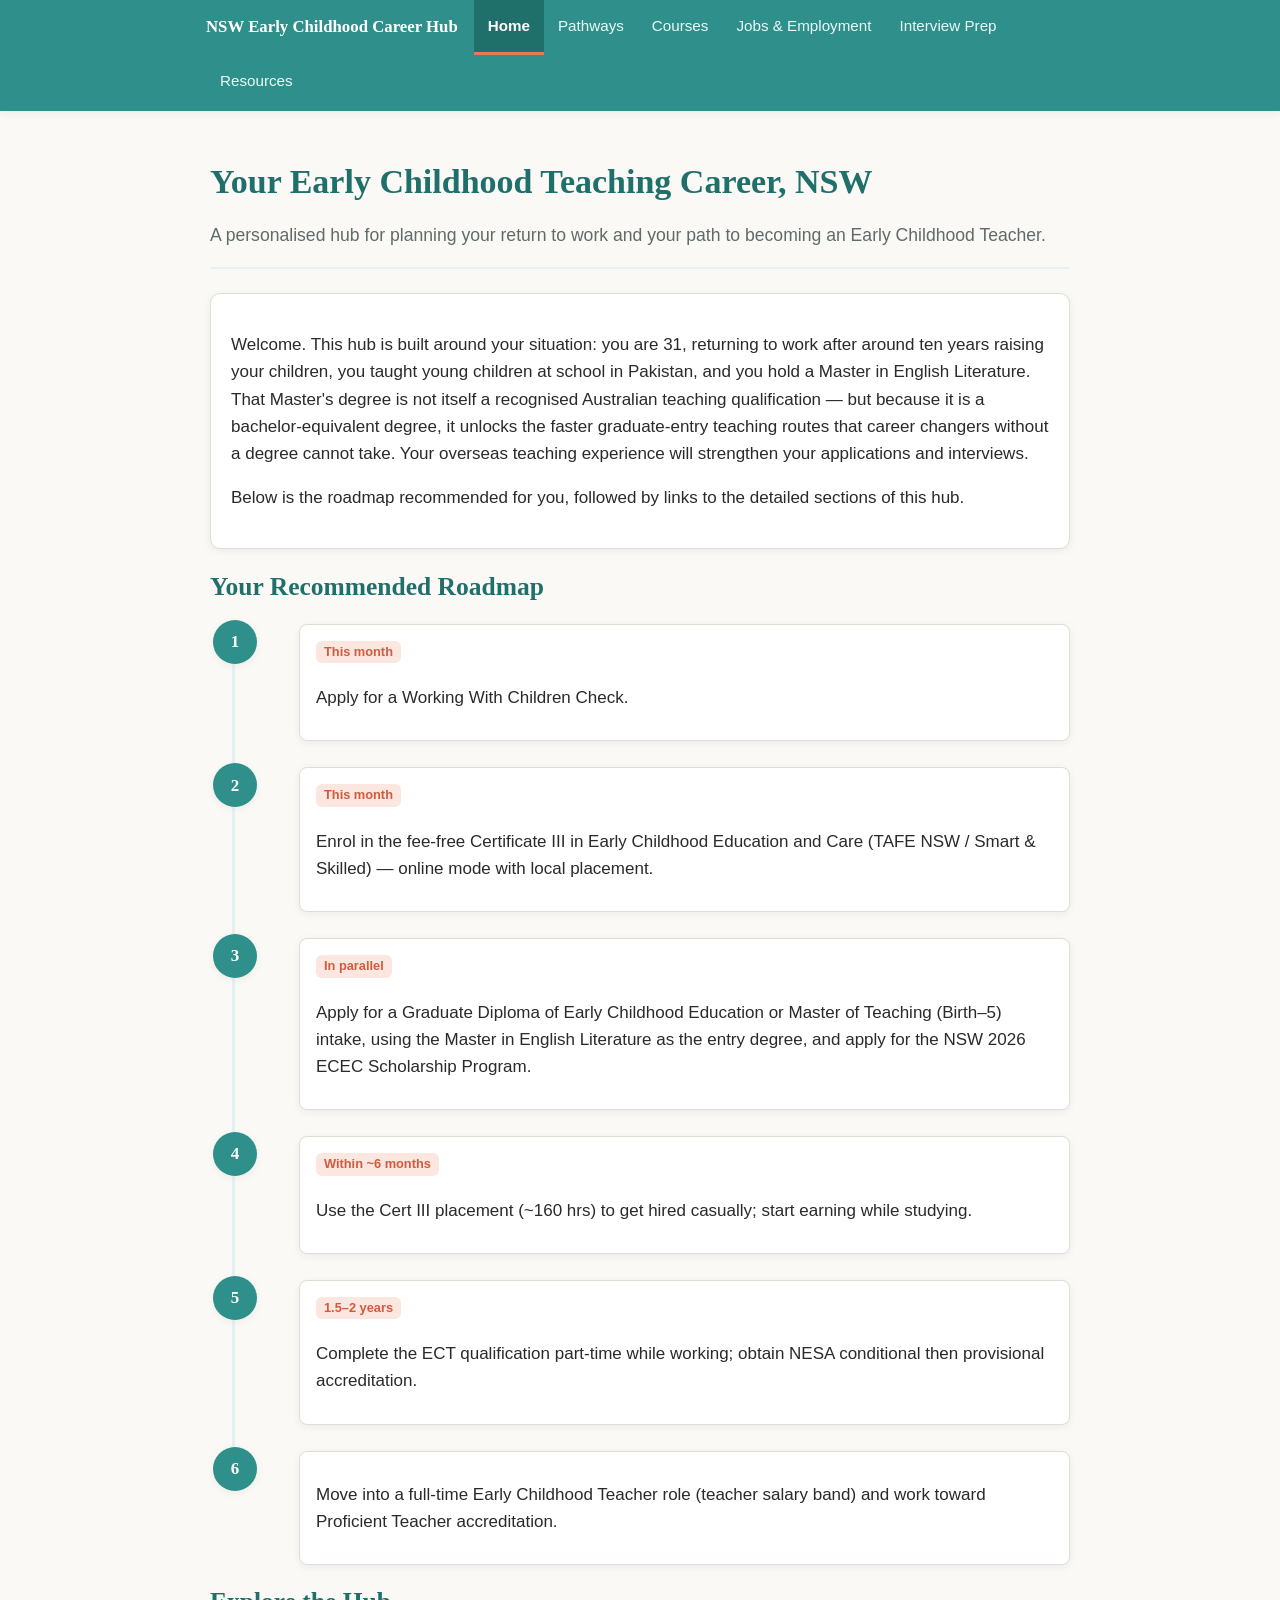
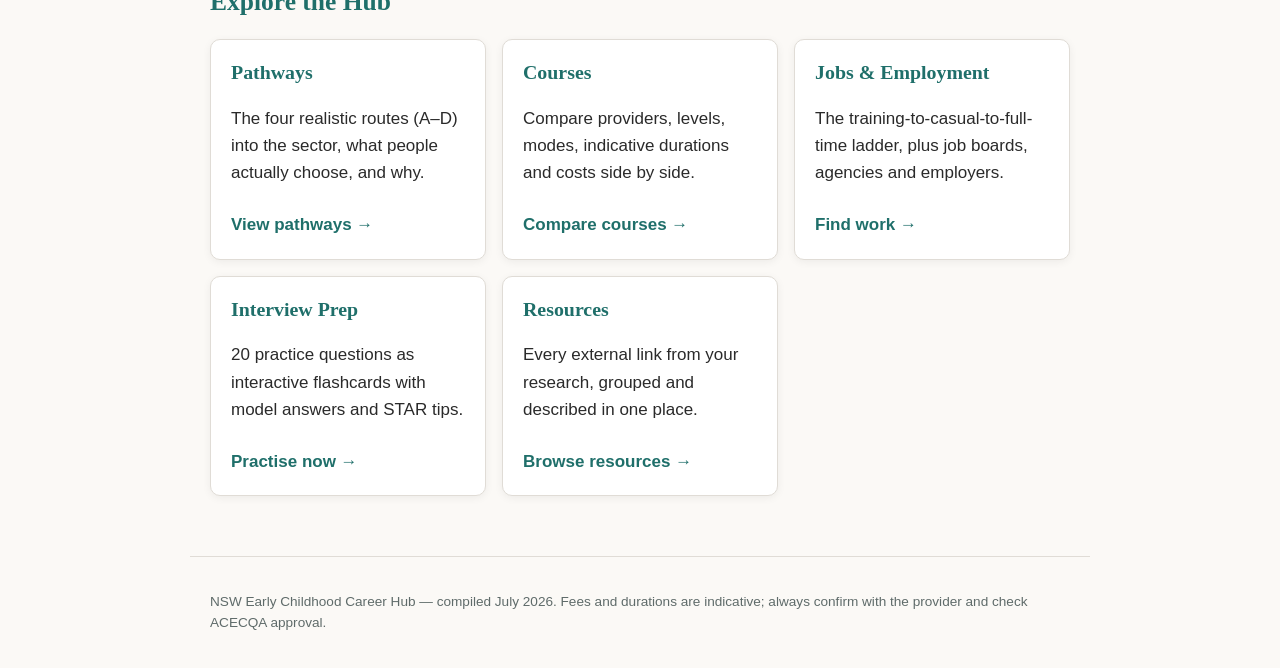
==== site/index.html @ 3af13220 "NSW Early Childhood Career Hub: wiki-style static site, research content, and plan Co-Authored-By: C" ====
<!DOCTYPE html>
<html lang="en">
<head>
<meta charset="UTF-8">
<meta name="viewport" content="width=device-width, initial-scale=1.0">
<title>NSW Early Childhood Career Hub</title>
<link rel="stylesheet" href="styles.css">
</head>
<body>
<nav class="site-nav">
  <div class="nav-inner">
    <a class="brand" href="index.html">NSW Early Childhood Career Hub</a>
    <a class="nav-link active" href="index.html">Home</a>
    <a class="nav-link" href="pathways.html">Pathways</a>
    <a class="nav-link" href="courses.html">Courses</a>
    <a class="nav-link" href="jobs.html">Jobs &amp; Employment</a>
    <a class="nav-link" href="interview.html">Interview Prep</a>
    <a class="nav-link" href="resources.html">Resources</a>
  </div>
</nav>

<main>
  <div class="page-header">
    <h1>Your Early Childhood Teaching Career, NSW</h1>
    <p class="lead">A personalised hub for planning your return to work and your path to becoming an Early Childhood Teacher.</p>
  </div>

  <div class="card">
    <p>Welcome. This hub is built around your situation: you are 31, returning to work after around ten years raising your children, you taught young children at school in Pakistan, and you hold a Master in English Literature. That Master's degree is not itself a recognised Australian teaching qualification &mdash; but because it is a bachelor-equivalent degree, it unlocks the faster graduate-entry teaching routes that career changers without a degree cannot take. Your overseas teaching experience will strengthen your applications and interviews.</p>
    <p>Below is the roadmap recommended for you, followed by links to the detailed sections of this hub.</p>
  </div>

  <h2>Your Recommended Roadmap</h2>
  <ol class="timeline">
    <li>
      <span class="step-num">1</span>
      <div class="step-body">
        <span class="step-when">This month</span>
        <p>Apply for a Working With Children Check.</p>
      </div>
    </li>
    <li>
      <span class="step-num">2</span>
      <div class="step-body">
        <span class="step-when">This month</span>
        <p>Enrol in the fee-free Certificate III in Early Childhood Education and Care (TAFE NSW / Smart &amp; Skilled) &mdash; online mode with local placement.</p>
      </div>
    </li>
    <li>
      <span class="step-num">3</span>
      <div class="step-body">
        <span class="step-when">In parallel</span>
        <p>Apply for a Graduate Diploma of Early Childhood Education or Master of Teaching (Birth&ndash;5) intake, using the Master in English Literature as the entry degree, and apply for the NSW 2026 ECEC Scholarship Program.</p>
      </div>
    </li>
    <li>
      <span class="step-num">4</span>
      <div class="step-body">
        <span class="step-when">Within ~6 months</span>
        <p>Use the Cert III placement (~160 hrs) to get hired casually; start earning while studying.</p>
      </div>
    </li>
    <li>
      <span class="step-num">5</span>
      <div class="step-body">
        <span class="step-when">1.5&ndash;2 years</span>
        <p>Complete the ECT qualification part-time while working; obtain NESA conditional then provisional accreditation.</p>
      </div>
    </li>
    <li>
      <span class="step-num">6</span>
      <div class="step-body">
        <p>Move into a full-time Early Childhood Teacher role (teacher salary band) and work toward Proficient Teacher accreditation.</p>
      </div>
    </li>
  </ol>

  <h2>Explore the Hub</h2>
  <div class="grid">
    <div class="card">
      <h3>Pathways</h3>
      <p>The four realistic routes (A&ndash;D) into the sector, what people actually choose, and why.</p>
      <a class="card-link" href="pathways.html">View pathways &rarr;</a>
    </div>
    <div class="card">
      <h3>Courses</h3>
      <p>Compare providers, levels, modes, indicative durations and costs side by side.</p>
      <a class="card-link" href="courses.html">Compare courses &rarr;</a>
    </div>
    <div class="card">
      <h3>Jobs &amp; Employment</h3>
      <p>The training-to-casual-to-full-time ladder, plus job boards, agencies and employers.</p>
      <a class="card-link" href="jobs.html">Find work &rarr;</a>
    </div>
    <div class="card">
      <h3>Interview Prep</h3>
      <p>20 practice questions as interactive flashcards with model answers and STAR tips.</p>
      <a class="card-link" href="interview.html">Practise now &rarr;</a>
    </div>
    <div class="card">
      <h3>Resources</h3>
      <p>Every external link from your research, grouped and described in one place.</p>
      <a class="card-link" href="resources.html">Browse resources &rarr;</a>
    </div>
  </div>
</main>

<footer class="site-footer">
  <p>NSW Early Childhood Career Hub &mdash; compiled July 2026. Fees and durations are indicative; always confirm with the provider and check ACECQA approval.</p>
</footer>
</body>
</html>
---- site/styles.css ----
/* NSW Early Childhood Career Hub — shared styles */
:root {
  --teal: #2f8f8a;
  --teal-dark: #1f6f6a;
  --teal-soft: #e3f2f1;
  --coral: #e8785a;
  --coral-dark: #cf5c3f;
  --coral-soft: #fbe6e0;
  --ink: #2a2a2a;
  --muted: #5f6b6a;
  --bg: #fbf9f6;
  --card: #ffffff;
  --border: #e0dcd6;
  --shadow: 0 2px 8px rgba(0,0,0,0.06);
}

* { box-sizing: border-box; }

body {
  margin: 0;
  background: var(--bg);
  color: var(--ink);
  font-family: -apple-system, "Segoe UI", Roboto, Helvetica, Arial, sans-serif;
  line-height: 1.6;
  font-size: 17px;
}

h1, h2, h3, h4 {
  font-family: Georgia, "Times New Roman", serif;
  color: var(--teal-dark);
  line-height: 1.25;
}

a { color: var(--teal-dark); }
a:hover { color: var(--coral-dark); }

/* Navigation */
.site-nav {
  background: var(--teal);
  box-shadow: var(--shadow);
  position: sticky;
  top: 0;
  z-index: 100;
}
.site-nav .nav-inner {
  max-width: 900px;
  margin: 0 auto;
  display: flex;
  flex-wrap: wrap;
  align-items: center;
  padding: 0 16px;
}
.site-nav .brand {
  color: #fff;
  font-family: Georgia, serif;
  font-weight: bold;
  font-size: 1.05rem;
  padding: 12px 16px 12px 0;
  text-decoration: none;
}
.site-nav a.nav-link {
  color: #eafbfa;
  text-decoration: none;
  padding: 14px 14px;
  font-size: 0.95rem;
  border-bottom: 3px solid transparent;
}
.site-nav a.nav-link:hover { background: var(--teal-dark); color: #fff; }
.site-nav a.nav-link.active {
  color: #fff;
  font-weight: 600;
  border-bottom: 3px solid var(--coral);
  background: var(--teal-dark);
}

/* Layout */
main {
  max-width: 900px;
  margin: 0 auto;
  padding: 28px 20px 60px;
}
.page-header {
  border-bottom: 2px solid var(--teal-soft);
  margin-bottom: 24px;
}
.page-header h1 { margin-bottom: 6px; }
.lead { font-size: 1.1rem; color: var(--muted); }

.card {
  background: var(--card);
  border: 1px solid var(--border);
  border-radius: 10px;
  padding: 20px;
  box-shadow: var(--shadow);
  margin-bottom: 18px;
}

.grid {
  display: grid;
  grid-template-columns: repeat(auto-fill, minmax(240px, 1fr));
  gap: 16px;
}
.grid .card { margin-bottom: 0; }
.grid .card h3 { margin-top: 0; }
.grid .card a.card-link {
  display: inline-block;
  margin-top: 8px;
  font-weight: 600;
  text-decoration: none;
}

/* Panels */
.panel {
  border-radius: 10px;
  padding: 18px 20px;
  margin-bottom: 22px;
}
.panel-teal { background: var(--teal-soft); border-left: 5px solid var(--teal); }
.panel-coral { background: var(--coral-soft); border-left: 5px solid var(--coral); }
.panel h2, .panel h3 { margin-top: 0; }

.note-banner {
  background: var(--coral-soft);
  border: 1px solid var(--coral);
  border-radius: 8px;
  padding: 12px 16px;
  font-size: 0.95rem;
  margin-bottom: 22px;
}

.tag {
  display: inline-block;
  background: var(--teal-soft);
  color: var(--teal-dark);
  border-radius: 999px;
  padding: 2px 10px;
  font-size: 0.8rem;
  font-weight: 600;
  margin-right: 6px;
}
.verify {
  background: #fff3cd;
  color: #7a5c00;
  border: 1px dashed #d9ad2b;
  padding: 1px 6px;
  border-radius: 4px;
  font-size: 0.85rem;
}

/* Timeline / roadmap */
.timeline { list-style: none; padding: 0; margin: 0; }
.timeline li {
  position: relative;
  padding: 0 0 26px 64px;
  border-left: 3px solid var(--teal-soft);
  margin-left: 22px;
}
.timeline li:last-child { border-left: 3px solid transparent; padding-bottom: 0; }
.timeline .step-num {
  position: absolute;
  left: -22px;
  top: -4px;
  width: 44px;
  height: 44px;
  background: var(--teal);
  color: #fff;
  border-radius: 50%;
  display: flex;
  align-items: center;
  justify-content: center;
  font-weight: bold;
  font-family: Georgia, serif;
  box-shadow: var(--shadow);
}
.timeline .step-when {
  display: inline-block;
  background: var(--coral-soft);
  color: var(--coral-dark);
  font-size: 0.8rem;
  font-weight: 600;
  border-radius: 6px;
  padding: 1px 8px;
  margin-bottom: 4px;
}
.timeline .step-body { background: var(--card); border:1px solid var(--border); border-radius:8px; padding: 12px 16px; box-shadow: var(--shadow); }

/* Stepper */
.stepper { counter-reset: step; list-style: none; padding: 0; }
.stepper li {
  position: relative;
  padding: 14px 16px 14px 58px;
  background: var(--card);
  border: 1px solid var(--border);
  border-radius: 8px;
  margin-bottom: 12px;
  box-shadow: var(--shadow);
}
.stepper li::before {
  counter-increment: step;
  content: counter(step);
  position: absolute;
  left: 14px;
  top: 14px;
  width: 30px; height: 30px;
  background: var(--coral);
  color: #fff;
  border-radius: 50%;
  display: flex; align-items: center; justify-content: center;
  font-weight: bold;
}

/* Accordion / details */
details.acc {
  background: var(--card);
  border: 1px solid var(--border);
  border-radius: 10px;
  margin-bottom: 14px;
  box-shadow: var(--shadow);
  overflow: hidden;
}
details.acc > summary {
  cursor: pointer;
  padding: 16px 20px;
  font-family: Georgia, serif;
  font-size: 1.1rem;
  color: var(--teal-dark);
  font-weight: bold;
  background: var(--teal-soft);
  list-style: none;
}
details.acc > summary::-webkit-details-marker { display: none; }
details.acc > summary::after { content: " ▸"; color: var(--coral); }
details.acc[open] > summary::after { content: " ▾"; }
details.acc .acc-body { padding: 16px 20px; }
details.acc dl { margin: 0; }
details.acc dt { font-weight: 700; color: var(--muted); margin-top: 8px; }
details.acc dd { margin: 0 0 4px 0; }

/* Tables */
.table-wrap { overflow-x: auto; }
table.compare {
  width: 100%;
  border-collapse: collapse;
  background: var(--card);
  box-shadow: var(--shadow);
  border-radius: 8px;
  overflow: hidden;
  font-size: 0.95rem;
}
table.compare th, table.compare td {
  border: 1px solid var(--border);
  padding: 10px 12px;
  text-align: left;
  vertical-align: top;
}
table.compare thead th {
  background: var(--teal);
  color: #fff;
  font-family: Georgia, serif;
}
table.compare tbody tr:nth-child(even) { background: #f7fbfb; }

/* Link cards list */
.link-list { list-style: none; padding: 0; }
.link-list li {
  background: var(--card);
  border: 1px solid var(--border);
  border-left: 4px solid var(--teal);
  border-radius: 8px;
  padding: 12px 16px;
  margin-bottom: 10px;
  box-shadow: var(--shadow);
}
.link-list li a { font-weight: 600; word-break: break-word; }
.link-list li .desc { display: block; color: var(--muted); font-size: 0.92rem; margin-top: 2px; }

.group-title { border-bottom: 2px solid var(--coral-soft); padding-bottom: 4px; }

/* Interview flashcards */
.filters { margin: 14px 0; display: flex; flex-wrap: wrap; gap: 8px; }
.filters button, .controls button {
  border: 1px solid var(--teal);
  background: #fff;
  color: var(--teal-dark);
  border-radius: 999px;
  padding: 7px 16px;
  cursor: pointer;
  font-size: 0.9rem;
  font-weight: 600;
}
.filters button:hover, .controls button:hover { background: var(--teal-soft); }
.filters button.active { background: var(--teal); color: #fff; }

.flashcard {
  background: var(--card);
  border: 1px solid var(--border);
  border-radius: 12px;
  padding: 24px;
  box-shadow: var(--shadow);
  min-height: 180px;
}
.flashcard .cat-tag {
  display: inline-block;
  background: var(--coral-soft);
  color: var(--coral-dark);
  border-radius: 999px;
  padding: 3px 12px;
  font-size: 0.8rem;
  font-weight: 700;
  margin-bottom: 12px;
}
.flashcard .question { font-size: 1.25rem; font-family: Georgia, serif; color: var(--ink); margin: 0 0 16px; }
.flashcard .answer {
  background: var(--teal-soft);
  border-left: 4px solid var(--teal);
  border-radius: 8px;
  padding: 14px 16px;
  margin-top: 8px;
}
.flashcard .answer .framework { font-weight: 700; color: var(--teal-dark); }
.flashcard .star-tip {
  background: var(--coral-soft);
  border-left: 4px solid var(--coral);
  border-radius: 8px;
  padding: 10px 14px;
  margin-top: 10px;
  font-size: 0.95rem;
}
.controls {
  display: flex;
  align-items: center;
  justify-content: space-between;
  gap: 10px;
  margin-top: 16px;
  flex-wrap: wrap;
}
.controls .counter { font-weight: 600; color: var(--muted); }
.btn-reveal {
  background: var(--coral);
  color: #fff;
  border: none;
  border-radius: 8px;
  padding: 10px 18px;
  cursor: pointer;
  font-weight: 600;
  font-size: 0.95rem;
}
.btn-reveal:hover { background: var(--coral-dark); }

footer.site-footer {
  max-width: 900px;
  margin: 0 auto;
  padding: 20px;
  color: var(--muted);
  font-size: 0.85rem;
  border-top: 1px solid var(--border);
}

@media (max-width: 640px) {
  body { font-size: 16px; }
  .site-nav .nav-inner { padding: 0 8px; }
  .site-nav a.nav-link { padding: 10px 10px; }
  .timeline li { padding-left: 48px; }
}
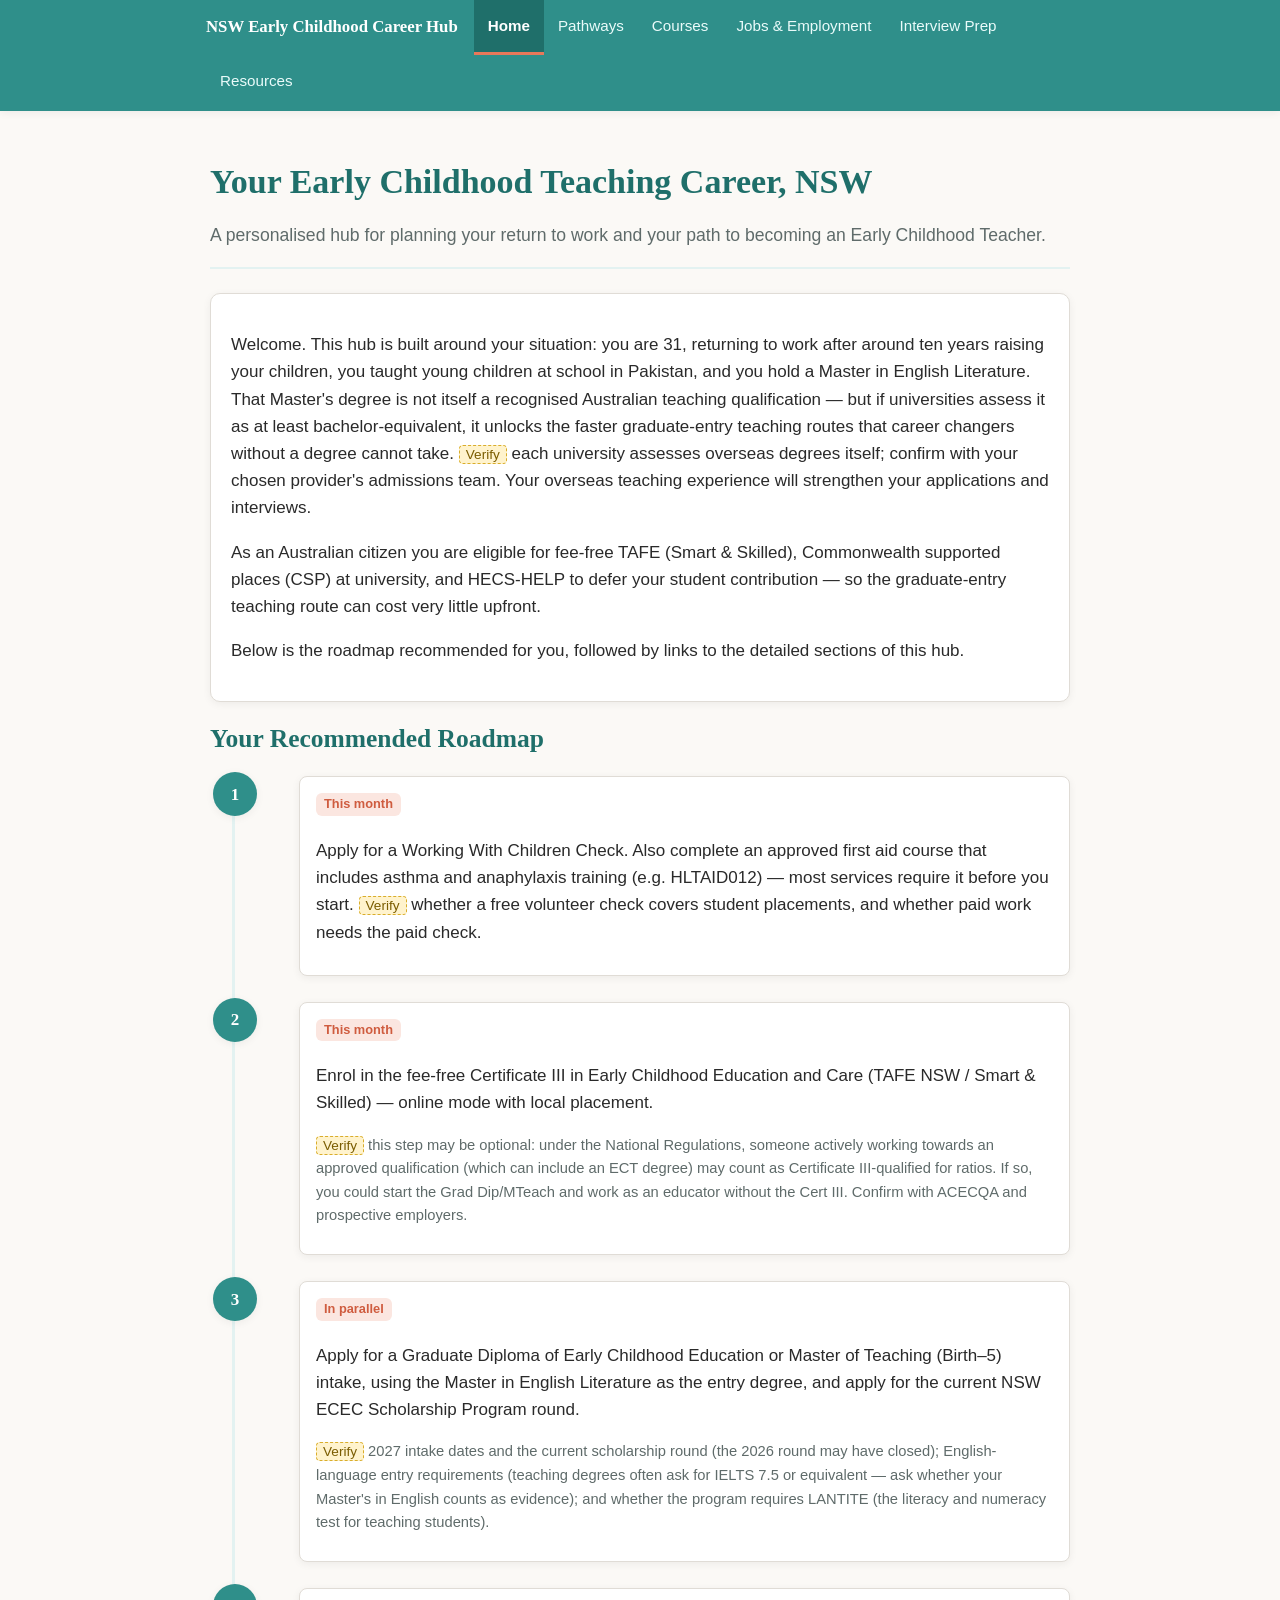
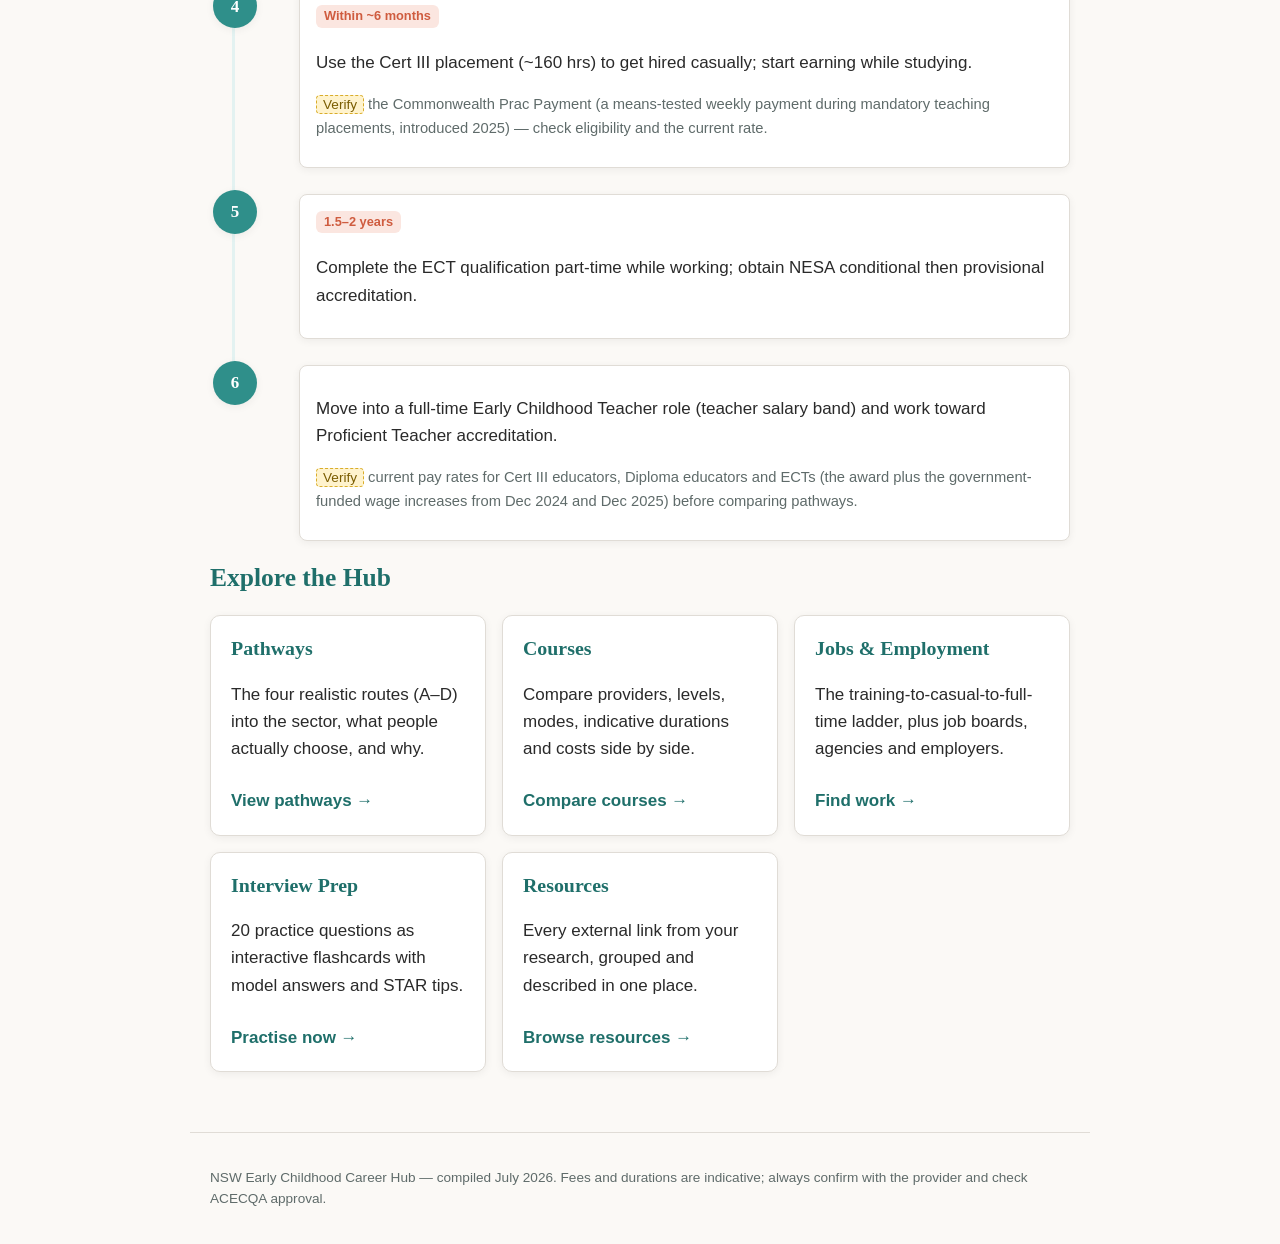
==== commit f8994bc0: "Add citizenship eligibility, fix factual inconsistencies, flag items needing verification Co-Authore" ====
--- a/site/index.html
+++ b/site/index.html
@@ -26,7 +26,8 @@
   </div>
 
   <div class="card">
-    <p>Welcome. This hub is built around your situation: you are 31, returning to work after around ten years raising your children, you taught young children at school in Pakistan, and you hold a Master in English Literature. That Master's degree is not itself a recognised Australian teaching qualification &mdash; but because it is a bachelor-equivalent degree, it unlocks the faster graduate-entry teaching routes that career changers without a degree cannot take. Your overseas teaching experience will strengthen your applications and interviews.</p>
+    <p>Welcome. This hub is built around your situation: you are 31, returning to work after around ten years raising your children, you taught young children at school in Pakistan, and you hold a Master in English Literature. That Master's degree is not itself a recognised Australian teaching qualification &mdash; but if universities assess it as at least bachelor-equivalent, it unlocks the faster graduate-entry teaching routes that career changers without a degree cannot take. <span class="verify">Verify</span> each university assesses overseas degrees itself; confirm with your chosen provider's admissions team. Your overseas teaching experience will strengthen your applications and interviews.</p>
+    <p>As an Australian citizen you are eligible for fee-free TAFE (Smart &amp; Skilled), Commonwealth supported places (CSP) at university, and HECS-HELP to defer your student contribution &mdash; so the graduate-entry teaching route can cost very little upfront.</p>
     <p>Below is the roadmap recommended for you, followed by links to the detailed sections of this hub.</p>
   </div>
 
@@ -36,7 +37,7 @@
       <span class="step-num">1</span>
       <div class="step-body">
         <span class="step-when">This month</span>
-        <p>Apply for a Working With Children Check.</p>
+        <p>Apply for a Working With Children Check. Also complete an approved first aid course that includes asthma and anaphylaxis training (e.g. HLTAID012) &mdash; most services require it before you start. <span class="verify">Verify</span> whether a free volunteer check covers student placements, and whether paid work needs the paid check.</p>
       </div>
     </li>
     <li>
@@ -44,13 +45,15 @@
       <div class="step-body">
         <span class="step-when">This month</span>
         <p>Enrol in the fee-free Certificate III in Early Childhood Education and Care (TAFE NSW / Smart &amp; Skilled) &mdash; online mode with local placement.</p>
+        <p class="verify-note"><span class="verify">Verify</span> this step may be optional: under the National Regulations, someone actively working towards an approved qualification (which can include an ECT degree) may count as Certificate III-qualified for ratios. If so, you could start the Grad Dip/MTeach and work as an educator without the Cert III. Confirm with ACECQA and prospective employers.</p>
       </div>
     </li>
     <li>
       <span class="step-num">3</span>
       <div class="step-body">
         <span class="step-when">In parallel</span>
-        <p>Apply for a Graduate Diploma of Early Childhood Education or Master of Teaching (Birth&ndash;5) intake, using the Master in English Literature as the entry degree, and apply for the NSW 2026 ECEC Scholarship Program.</p>
+        <p>Apply for a Graduate Diploma of Early Childhood Education or Master of Teaching (Birth&ndash;5) intake, using the Master in English Literature as the entry degree, and apply for the current NSW ECEC Scholarship Program round.</p>
+        <p class="verify-note"><span class="verify">Verify</span> 2027 intake dates and the current scholarship round (the 2026 round may have closed); English-language entry requirements (teaching degrees often ask for IELTS 7.5 or equivalent &mdash; ask whether your Master's in English counts as evidence); and whether the program requires LANTITE (the literacy and numeracy test for teaching students).</p>
       </div>
     </li>
     <li>
@@ -58,6 +61,7 @@
       <div class="step-body">
         <span class="step-when">Within ~6 months</span>
         <p>Use the Cert III placement (~160 hrs) to get hired casually; start earning while studying.</p>
+        <p class="verify-note"><span class="verify">Verify</span> the Commonwealth Prac Payment (a means-tested weekly payment during mandatory teaching placements, introduced 2025) &mdash; check eligibility and the current rate.</p>
       </div>
     </li>
     <li>
@@ -71,6 +75,7 @@
       <span class="step-num">6</span>
       <div class="step-body">
         <p>Move into a full-time Early Childhood Teacher role (teacher salary band) and work toward Proficient Teacher accreditation.</p>
+        <p class="verify-note"><span class="verify">Verify</span> current pay rates for Cert III educators, Diploma educators and ECTs (the award plus the government-funded wage increases from Dec 2024 and Dec 2025) before comparing pathways.</p>
       </div>
     </li>
   </ol>
--- a/site/styles.css
+++ b/site/styles.css
@@ -138,6 +138,7 @@
   font-weight: 600;
   margin-right: 6px;
 }
+.verify-note { font-size: 0.92rem; color: var(--muted); }
 .verify {
   background: #fff3cd;
   color: #7a5c00;
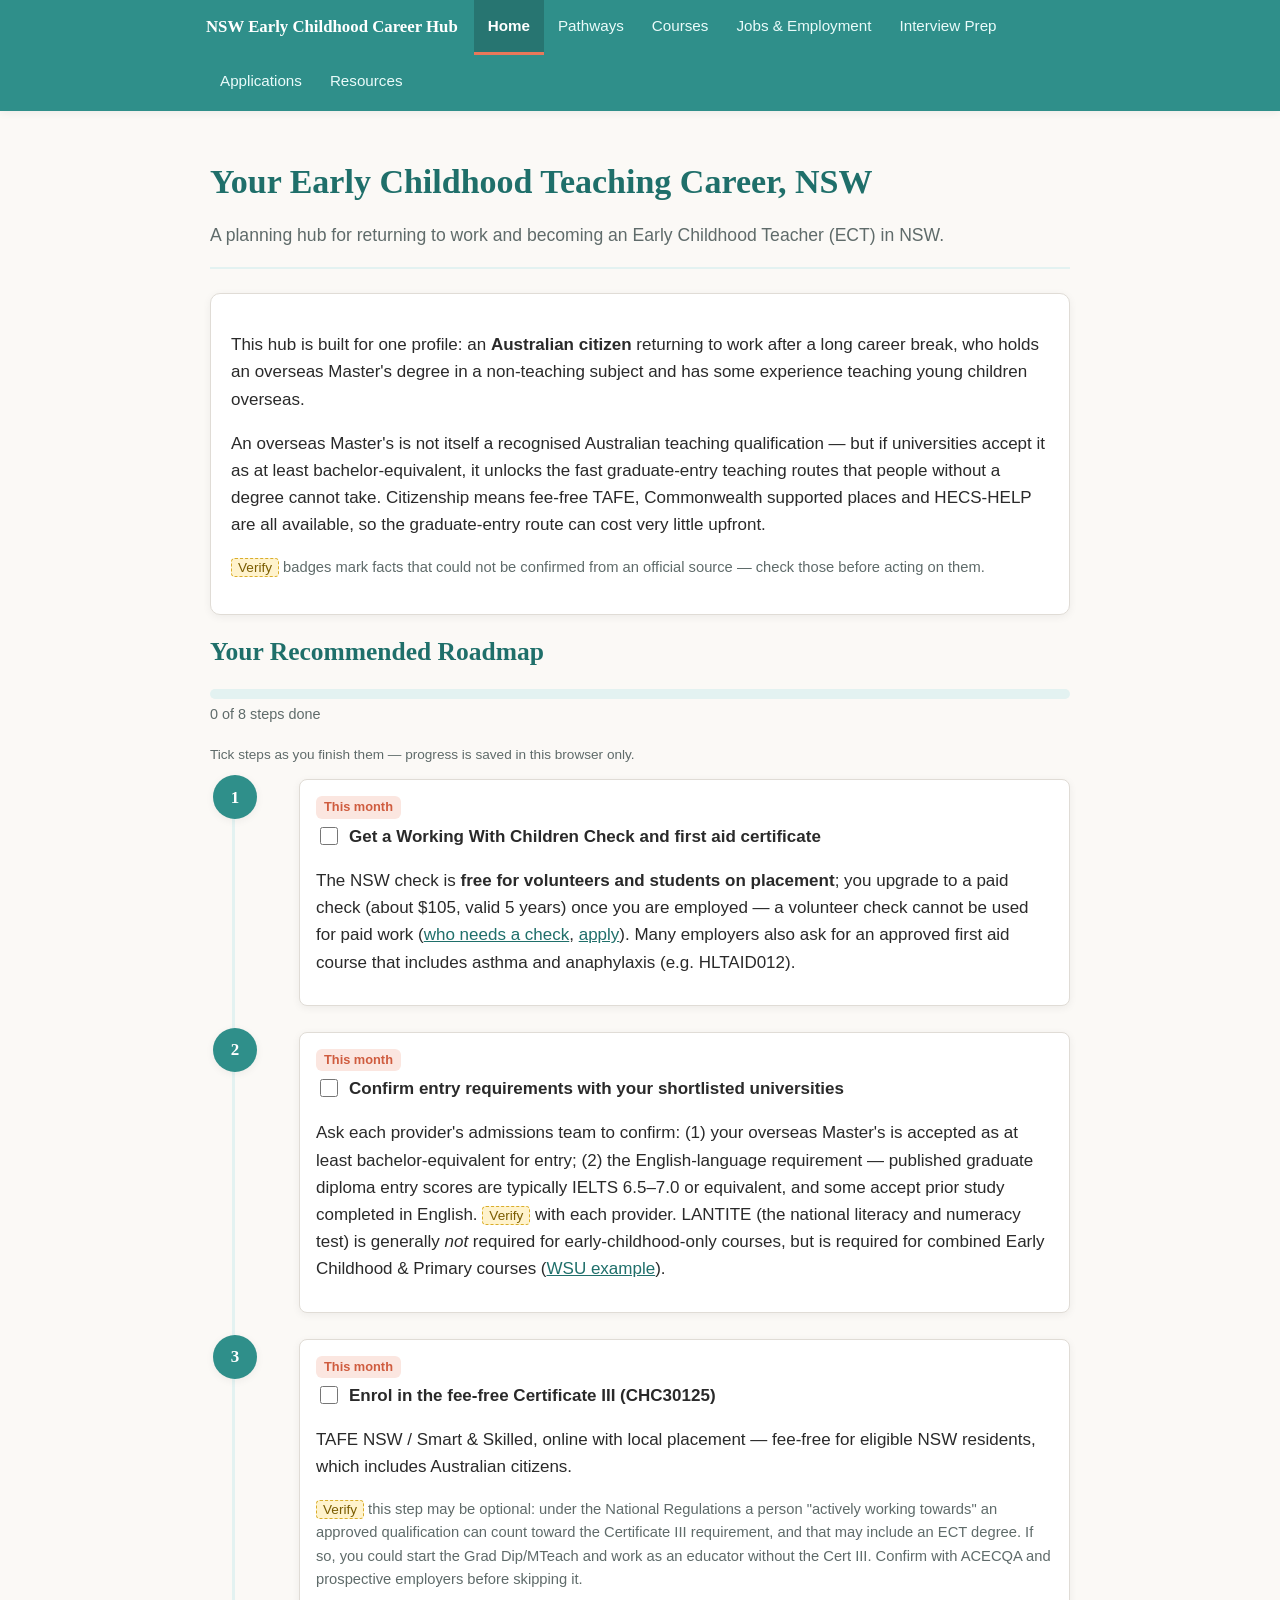
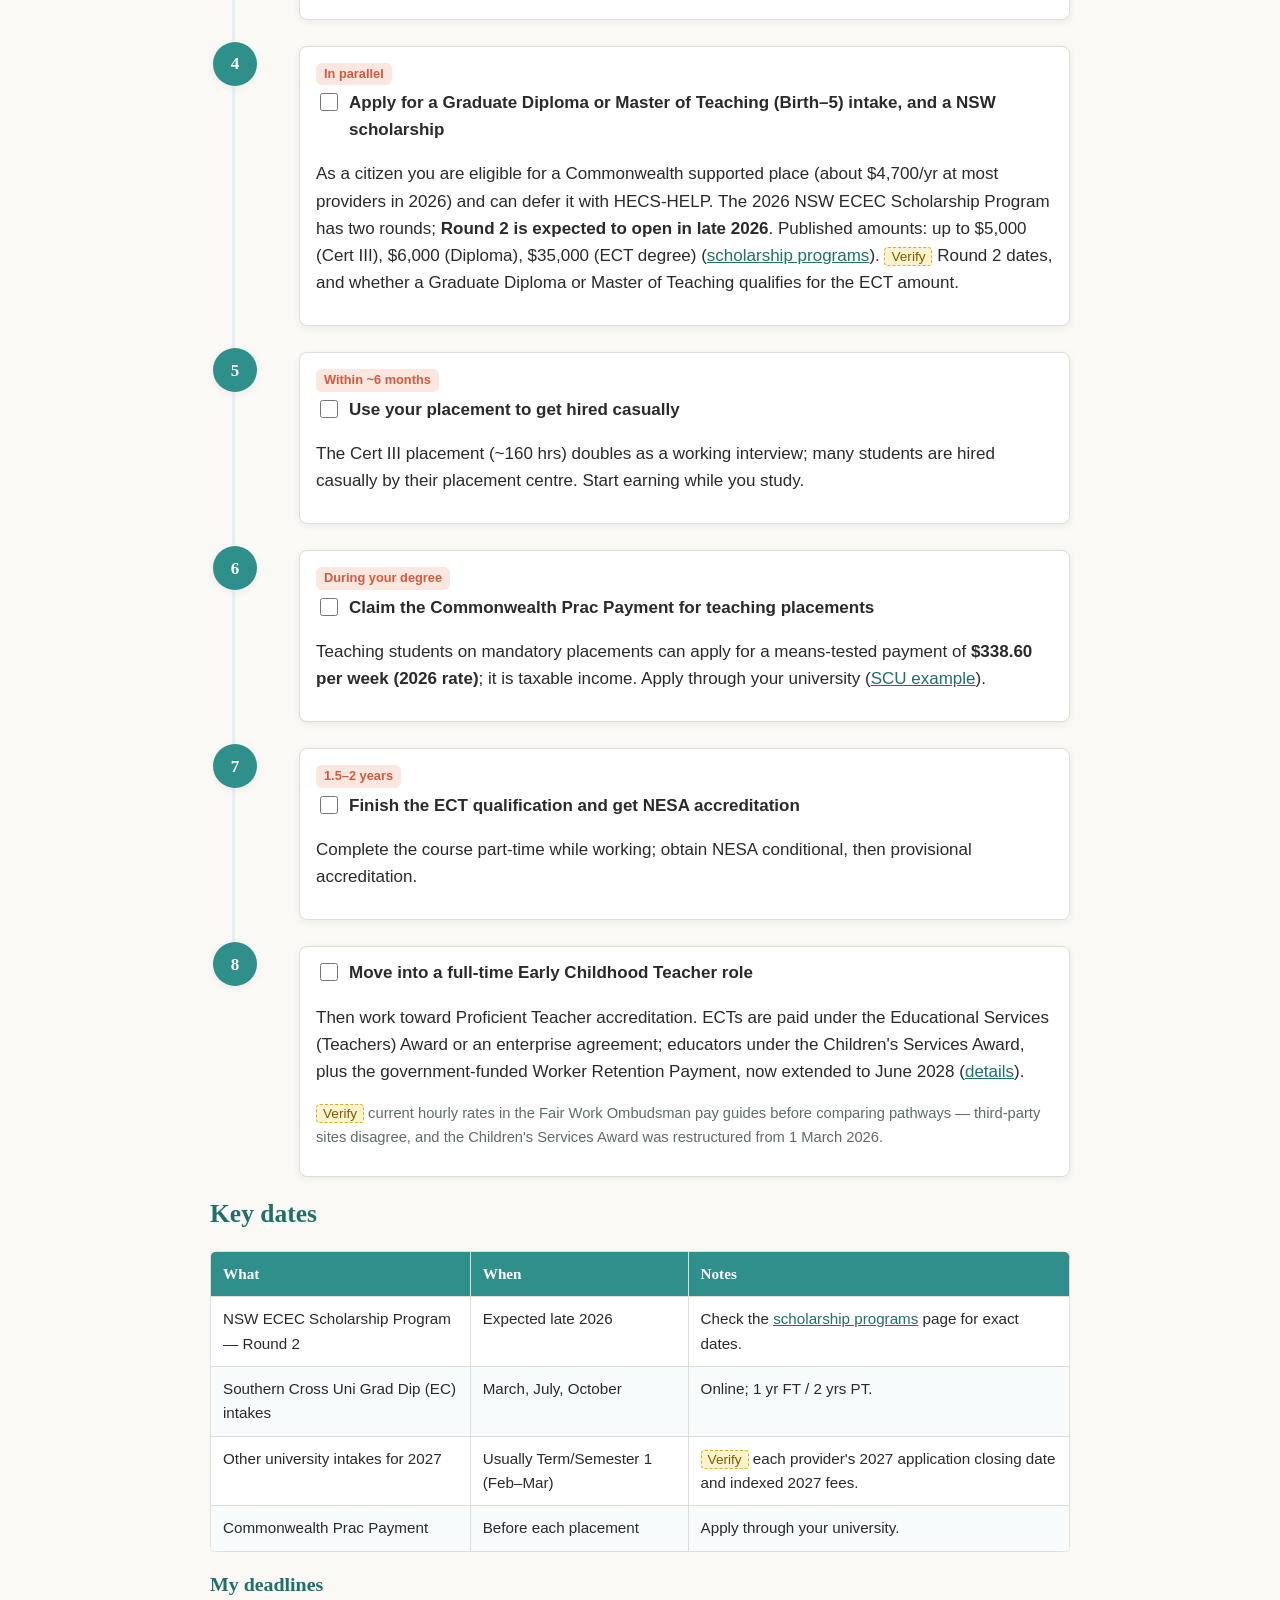
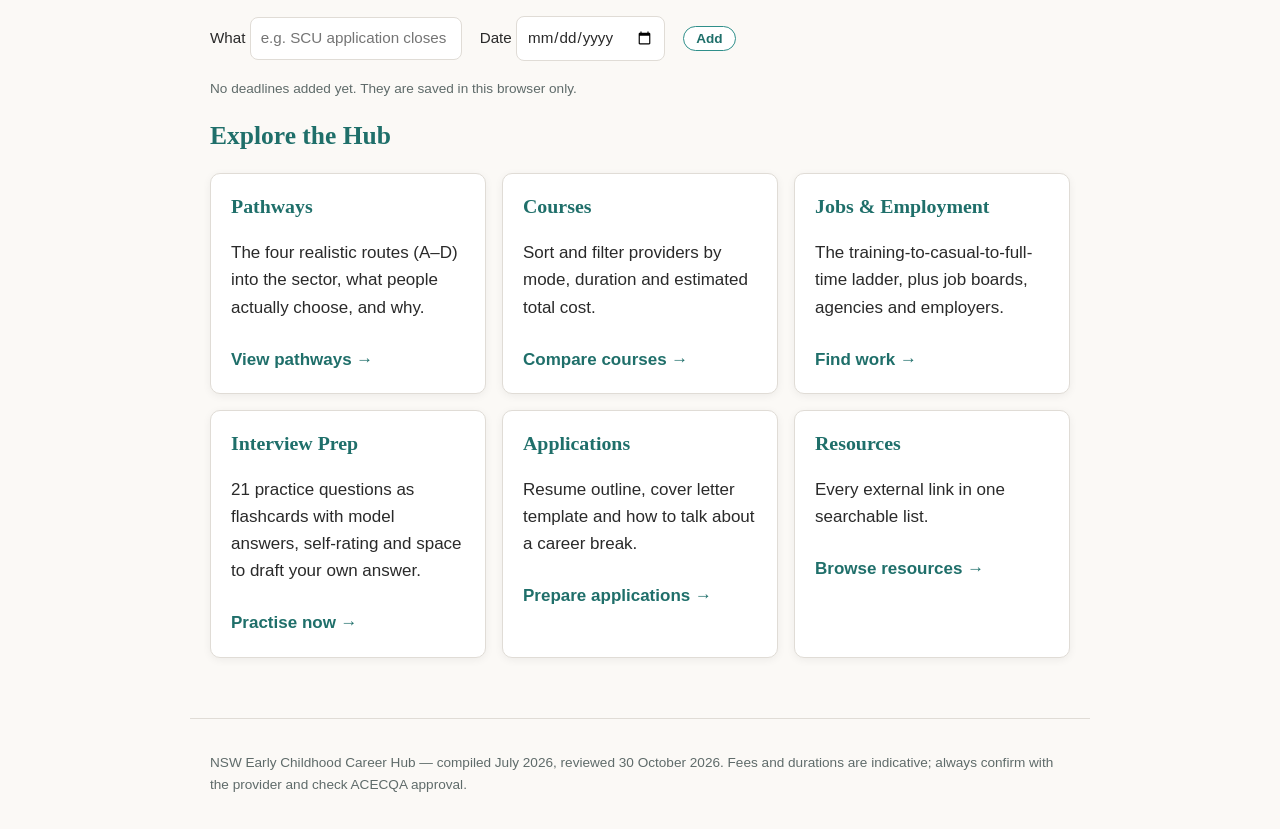
==== commit f4c385b8: "Verify flagged facts, de-personalise, add checklist/deadlines/sorting/interview rating/applications " ====
--- a/site/index.html
+++ b/site/index.html
@@ -4,81 +4,131 @@
 <meta charset="UTF-8">
 <meta name="viewport" content="width=device-width, initial-scale=1.0">
 <title>NSW Early Childhood Career Hub</title>
+<meta name="description" content="Step-by-step roadmap into early childhood teaching in NSW for a graduate returning to work.">
 <link rel="stylesheet" href="styles.css">
 </head>
 <body>
-<nav class="site-nav">
+<a class="skip-link" href="#main">Skip to content</a>
+<nav class="site-nav" aria-label="Main">
   <div class="nav-inner">
     <a class="brand" href="index.html">NSW Early Childhood Career Hub</a>
-    <a class="nav-link active" href="index.html">Home</a>
+    <a class="nav-link active" aria-current="page" href="index.html">Home</a>
     <a class="nav-link" href="pathways.html">Pathways</a>
     <a class="nav-link" href="courses.html">Courses</a>
     <a class="nav-link" href="jobs.html">Jobs &amp; Employment</a>
     <a class="nav-link" href="interview.html">Interview Prep</a>
+    <a class="nav-link" href="applications.html">Applications</a>
     <a class="nav-link" href="resources.html">Resources</a>
   </div>
 </nav>
 
-<main>
+<main id="main">
   <div class="page-header">
     <h1>Your Early Childhood Teaching Career, NSW</h1>
-    <p class="lead">A personalised hub for planning your return to work and your path to becoming an Early Childhood Teacher.</p>
+    <p class="lead">A planning hub for returning to work and becoming an Early Childhood Teacher (ECT) in NSW.</p>
   </div>
 
   <div class="card">
-    <p>Welcome. This hub is built around your situation: you are 31, returning to work after around ten years raising your children, you taught young children at school in Pakistan, and you hold a Master in English Literature. That Master's degree is not itself a recognised Australian teaching qualification &mdash; but if universities assess it as at least bachelor-equivalent, it unlocks the faster graduate-entry teaching routes that career changers without a degree cannot take. <span class="verify">Verify</span> each university assesses overseas degrees itself; confirm with your chosen provider's admissions team. Your overseas teaching experience will strengthen your applications and interviews.</p>
-    <p>As an Australian citizen you are eligible for fee-free TAFE (Smart &amp; Skilled), Commonwealth supported places (CSP) at university, and HECS-HELP to defer your student contribution &mdash; so the graduate-entry teaching route can cost very little upfront.</p>
-    <p>Below is the roadmap recommended for you, followed by links to the detailed sections of this hub.</p>
+    <p>This hub is built for one profile: an <strong>Australian citizen</strong> returning to work after a long career break, who holds an overseas Master's degree in a non-teaching subject and has some experience teaching young children overseas.</p>
+    <p>An overseas Master's is not itself a recognised Australian teaching qualification &mdash; but if universities accept it as at least bachelor-equivalent, it unlocks the fast graduate-entry teaching routes that people without a degree cannot take. Citizenship means fee-free TAFE, Commonwealth supported places and HECS-HELP are all available, so the graduate-entry route can cost very little upfront.</p>
+    <p class="verify-note"><span class="verify">Verify</span> badges mark facts that could not be confirmed from an official source &mdash; check those before acting on them.</p>
   </div>
 
   <h2>Your Recommended Roadmap</h2>
+  <div class="progress no-print">
+    <div class="progress-bar" role="presentation"><span id="progressBar"></span></div>
+    <div class="progress-label" id="progressLabel" aria-live="polite"></div>
+  </div>
+  <p class="kbd-hint no-print">Tick steps as you finish them &mdash; progress is saved in this browser only.</p>
   <ol class="timeline">
     <li>
       <span class="step-num">1</span>
       <div class="step-body">
         <span class="step-when">This month</span>
-        <p>Apply for a Working With Children Check. Also complete an approved first aid course that includes asthma and anaphylaxis training (e.g. HLTAID012) &mdash; most services require it before you start. <span class="verify">Verify</span> whether a free volunteer check covers student placements, and whether paid work needs the paid check.</p>
+        <label class="step-check"><input type="checkbox" data-step="wwcc"><span>Get a Working With Children Check and first aid certificate</span></label>
+        <p>The NSW check is <strong>free for volunteers and students on placement</strong>; you upgrade to a paid check (about $105, valid 5 years) once you are employed &mdash; a volunteer check cannot be used for paid work (<a href="https://ocg.nsw.gov.au/working-children-check/who-needs-check">who needs a check</a>, <a href="https://www.service.nsw.gov.au/transaction/apply-working-children-check">apply</a>). Many employers also ask for an approved first aid course that includes asthma and anaphylaxis (e.g. HLTAID012).</p>
       </div>
     </li>
     <li>
       <span class="step-num">2</span>
       <div class="step-body">
         <span class="step-when">This month</span>
-        <p>Enrol in the fee-free Certificate III in Early Childhood Education and Care (TAFE NSW / Smart &amp; Skilled) &mdash; online mode with local placement.</p>
-        <p class="verify-note"><span class="verify">Verify</span> this step may be optional: under the National Regulations, someone actively working towards an approved qualification (which can include an ECT degree) may count as Certificate III-qualified for ratios. If so, you could start the Grad Dip/MTeach and work as an educator without the Cert III. Confirm with ACECQA and prospective employers.</p>
+        <label class="step-check"><input type="checkbox" data-step="entry"><span>Confirm entry requirements with your shortlisted universities</span></label>
+        <p>Ask each provider's admissions team to confirm: (1) your overseas Master's is accepted as at least bachelor-equivalent for entry; (2) the English-language requirement &mdash; published graduate diploma entry scores are typically IELTS 6.5&ndash;7.0 or equivalent, and some accept prior study completed in English. <span class="verify">Verify</span> with each provider. LANTITE (the national literacy and numeracy test) is generally <em>not</em> required for early-childhood-only courses, but is required for combined Early Childhood &amp; Primary courses (<a href="https://www.westernsydney.edu.au/schools/soed/special_requirements">WSU example</a>).</p>
       </div>
     </li>
     <li>
       <span class="step-num">3</span>
       <div class="step-body">
-        <span class="step-when">In parallel</span>
-        <p>Apply for a Graduate Diploma of Early Childhood Education or Master of Teaching (Birth&ndash;5) intake, using the Master in English Literature as the entry degree, and apply for the current NSW ECEC Scholarship Program round.</p>
-        <p class="verify-note"><span class="verify">Verify</span> 2027 intake dates and the current scholarship round (the 2026 round may have closed); English-language entry requirements (teaching degrees often ask for IELTS 7.5 or equivalent &mdash; ask whether your Master's in English counts as evidence); and whether the program requires LANTITE (the literacy and numeracy test for teaching students).</p>
+        <span class="step-when">This month</span>
+        <label class="step-check"><input type="checkbox" data-step="cert3"><span>Enrol in the fee-free Certificate III (CHC30125)</span></label>
+        <p>TAFE NSW / Smart &amp; Skilled, online with local placement &mdash; fee-free for eligible NSW residents, which includes Australian citizens.</p>
+        <p class="verify-note"><span class="verify">Verify</span> this step may be optional: under the National Regulations a person "actively working towards" an approved qualification can count toward the Certificate III requirement, and that may include an ECT degree. If so, you could start the Grad Dip/MTeach and work as an educator without the Cert III. Confirm with ACECQA and prospective employers before skipping it.</p>
       </div>
     </li>
     <li>
       <span class="step-num">4</span>
       <div class="step-body">
-        <span class="step-when">Within ~6 months</span>
-        <p>Use the Cert III placement (~160 hrs) to get hired casually; start earning while studying.</p>
-        <p class="verify-note"><span class="verify">Verify</span> the Commonwealth Prac Payment (a means-tested weekly payment during mandatory teaching placements, introduced 2025) &mdash; check eligibility and the current rate.</p>
+        <span class="step-when">In parallel</span>
+        <label class="step-check"><input type="checkbox" data-step="apply"><span>Apply for a Graduate Diploma or Master of Teaching (Birth&ndash;5) intake, and a NSW scholarship</span></label>
+        <p>As a citizen you are eligible for a Commonwealth supported place (about $4,700/yr at most providers in 2026) and can defer it with HECS-HELP. The 2026 NSW ECEC Scholarship Program has two rounds; <strong>Round 2 is expected to open in late 2026</strong>. Published amounts: up to $5,000 (Cert III), $6,000 (Diploma), $35,000 (ECT degree) (<a href="https://education.nsw.gov.au/early-childhood-education/initiatives/early-childhood-careers/available-supports">scholarship programs</a>). <span class="verify">Verify</span> Round 2 dates, and whether a Graduate Diploma or Master of Teaching qualifies for the ECT amount.</p>
       </div>
     </li>
     <li>
       <span class="step-num">5</span>
       <div class="step-body">
-        <span class="step-when">1.5&ndash;2 years</span>
-        <p>Complete the ECT qualification part-time while working; obtain NESA conditional then provisional accreditation.</p>
+        <span class="step-when">Within ~6 months</span>
+        <label class="step-check"><input type="checkbox" data-step="casual"><span>Use your placement to get hired casually</span></label>
+        <p>The Cert III placement (~160 hrs) doubles as a working interview; many students are hired casually by their placement centre. Start earning while you study.</p>
       </div>
     </li>
     <li>
       <span class="step-num">6</span>
       <div class="step-body">
-        <p>Move into a full-time Early Childhood Teacher role (teacher salary band) and work toward Proficient Teacher accreditation.</p>
-        <p class="verify-note"><span class="verify">Verify</span> current pay rates for Cert III educators, Diploma educators and ECTs (the award plus the government-funded wage increases from Dec 2024 and Dec 2025) before comparing pathways.</p>
+        <span class="step-when">During your degree</span>
+        <label class="step-check"><input type="checkbox" data-step="prac"><span>Claim the Commonwealth Prac Payment for teaching placements</span></label>
+        <p>Teaching students on mandatory placements can apply for a means-tested payment of <strong>$338.60 per week (2026 rate)</strong>; it is taxable income. Apply through your university (<a href="https://www.scu.edu.au/current-students/enrolling/commonwealth-prac-payments">SCU example</a>).</p>
+      </div>
+    </li>
+    <li>
+      <span class="step-num">7</span>
+      <div class="step-body">
+        <span class="step-when">1.5&ndash;2 years</span>
+        <label class="step-check"><input type="checkbox" data-step="ect"><span>Finish the ECT qualification and get NESA accreditation</span></label>
+        <p>Complete the course part-time while working; obtain NESA conditional, then provisional accreditation.</p>
+      </div>
+    </li>
+    <li>
+      <span class="step-num">8</span>
+      <div class="step-body">
+        <label class="step-check"><input type="checkbox" data-step="proficient"><span>Move into a full-time Early Childhood Teacher role</span></label>
+        <p>Then work toward Proficient Teacher accreditation. ECTs are paid under the Educational Services (Teachers) Award or an enterprise agreement; educators under the Children's Services Award, plus the government-funded Worker Retention Payment, now extended to June 2028 (<a href="https://www.education.gov.au/early-childhood/workforce/wages/how-apply-worker-retention-payment">details</a>).</p>
+        <p class="verify-note"><span class="verify">Verify</span> current hourly rates in the Fair Work Ombudsman pay guides before comparing pathways &mdash; third-party sites disagree, and the Children's Services Award was restructured from 1 March 2026.</p>
       </div>
     </li>
   </ol>
+
+  <h2>Key dates</h2>
+  <div class="table-wrap">
+  <table class="compare">
+    <thead><tr><th>What</th><th>When</th><th>Notes</th></tr></thead>
+    <tbody>
+      <tr><td>NSW ECEC Scholarship Program &mdash; Round 2</td><td>Expected late 2026</td><td>Check the <a href="https://education.nsw.gov.au/early-childhood-education/initiatives/early-childhood-careers/available-supports">scholarship programs</a> page for exact dates.</td></tr>
+      <tr><td>Southern Cross Uni Grad Dip (EC) intakes</td><td>March, July, October</td><td>Online; 1 yr FT / 2 yrs PT.</td></tr>
+      <tr><td>Other university intakes for 2027</td><td>Usually Term/Semester 1 (Feb&ndash;Mar)</td><td><span class="verify">Verify</span> each provider's 2027 application closing date and indexed 2027 fees.</td></tr>
+      <tr><td>Commonwealth Prac Payment</td><td>Before each placement</td><td>Apply through your university.</td></tr>
+    </tbody>
+  </table>
+  </div>
+
+  <h3>My deadlines</h3>
+  <form id="dlForm" class="toolbar no-print">
+    <label>What <input type="text" name="what" required placeholder="e.g. SCU application closes"></label>
+    <label>Date <input type="date" name="date" required></label>
+    <button class="small-btn" type="submit">Add</button>
+  </form>
+  <ul class="deadline-list" id="dlList" aria-live="polite"></ul>
+  <p class="kbd-hint" id="dlEmpty">No deadlines added yet. They are saved in this browser only.</p>
 
   <h2>Explore the Hub</h2>
   <div class="grid">
@@ -89,7 +139,7 @@
     </div>
     <div class="card">
       <h3>Courses</h3>
-      <p>Compare providers, levels, modes, indicative durations and costs side by side.</p>
+      <p>Sort and filter providers by mode, duration and estimated total cost.</p>
       <a class="card-link" href="courses.html">Compare courses &rarr;</a>
     </div>
     <div class="card">
@@ -99,19 +149,25 @@
     </div>
     <div class="card">
       <h3>Interview Prep</h3>
-      <p>20 practice questions as interactive flashcards with model answers and STAR tips.</p>
+      <p>21 practice questions as flashcards with model answers, self-rating and space to draft your own answer.</p>
       <a class="card-link" href="interview.html">Practise now &rarr;</a>
     </div>
     <div class="card">
+      <h3>Applications</h3>
+      <p>Resume outline, cover letter template and how to talk about a career break.</p>
+      <a class="card-link" href="applications.html">Prepare applications &rarr;</a>
+    </div>
+    <div class="card">
       <h3>Resources</h3>
-      <p>Every external link from your research, grouped and described in one place.</p>
+      <p>Every external link in one searchable list.</p>
       <a class="card-link" href="resources.html">Browse resources &rarr;</a>
     </div>
   </div>
 </main>
 
 <footer class="site-footer">
-  <p>NSW Early Childhood Career Hub &mdash; compiled July 2026. Fees and durations are indicative; always confirm with the provider and check ACECQA approval.</p>
+  <p>NSW Early Childhood Career Hub &mdash; compiled July 2026, reviewed 30 October 2026. Fees and durations are indicative; always confirm with the provider and check ACECQA approval.</p>
 </footer>
+<script src="app.js"></script>
 </body>
 </html>
--- a/site/styles.css
+++ b/site/styles.css
@@ -12,6 +12,35 @@
   --card: #ffffff;
   --border: #e0dcd6;
   --shadow: 0 2px 8px rgba(0,0,0,0.06);
+  --on-accent: #ffffff;
+  --stripe: #f7fbfb;
+  --btn-bg: #ffffff;
+  --verify-bg: #fff3cd;
+  --verify-ink: #7a5c00;
+  --verify-border: #d9ad2b;
+  --ok: #2f7d32;
+}
+@media (prefers-color-scheme: dark) {
+  :root {
+    --teal: #3aa39d;
+    --teal-dark: #7fd3cd;
+    --teal-soft: #17302f;
+    --coral: #e8785a;
+    --coral-dark: #f2a58f;
+    --coral-soft: #3a2420;
+    --ink: #e8e6e3;
+    --muted: #a9b4b3;
+    --bg: #121615;
+    --card: #1b2120;
+    --border: #2f3836;
+    --shadow: 0 2px 8px rgba(0,0,0,0.4);
+    --stripe: #1f2726;
+    --btn-bg: #1b2120;
+    --verify-bg: #3a3014;
+    --verify-ink: #f3d27a;
+    --verify-border: #a8842a;
+    --ok: #7ccf80;
+  }
 }
 
 * { box-sizing: border-box; }
@@ -65,12 +94,12 @@
   font-size: 0.95rem;
   border-bottom: 3px solid transparent;
 }
-.site-nav a.nav-link:hover { background: var(--teal-dark); color: #fff; }
+.site-nav a.nav-link:hover { background: rgba(0,0,0,0.18); color: #fff; }
 .site-nav a.nav-link.active {
   color: #fff;
   font-weight: 600;
   border-bottom: 3px solid var(--coral);
-  background: var(--teal-dark);
+  background: rgba(0,0,0,0.18);
 }
 
 /* Layout */
@@ -140,9 +169,9 @@
 }
 .verify-note { font-size: 0.92rem; color: var(--muted); }
 .verify {
-  background: #fff3cd;
-  color: #7a5c00;
-  border: 1px dashed #d9ad2b;
+  background: var(--verify-bg);
+  color: var(--verify-ink);
+  border: 1px dashed var(--verify-border);
   padding: 1px 6px;
   border-radius: 4px;
   font-size: 0.85rem;
@@ -259,7 +288,7 @@
   color: #fff;
   font-family: Georgia, serif;
 }
-table.compare tbody tr:nth-child(even) { background: #f7fbfb; }
+table.compare tbody tr:nth-child(even) { background: var(--stripe); }
 
 /* Link cards list */
 .link-list { list-style: none; padding: 0; }
@@ -281,7 +310,7 @@
 .filters { margin: 14px 0; display: flex; flex-wrap: wrap; gap: 8px; }
 .filters button, .controls button {
   border: 1px solid var(--teal);
-  background: #fff;
+  background: var(--btn-bg);
   color: var(--teal-dark);
   border-radius: 999px;
   padding: 7px 16px;
@@ -290,7 +319,7 @@
   font-weight: 600;
 }
 .filters button:hover, .controls button:hover { background: var(--teal-soft); }
-.filters button.active { background: var(--teal); color: #fff; }
+.filters button.active { background: var(--teal); color: var(--on-accent); }
 
 .flashcard {
   background: var(--card);
@@ -359,7 +388,62 @@
 
 @media (max-width: 640px) {
   body { font-size: 16px; }
+  .site-nav { position: static; }
   .site-nav .nav-inner { padding: 0 8px; }
   .site-nav a.nav-link { padding: 10px 10px; }
   .timeline li { padding-left: 48px; }
 }
+
+/* Skip link */
+.skip-link { position: absolute; left: -9999px; top: 0; background: var(--card); color: var(--teal-dark); padding: 8px 12px; z-index: 200; }
+.skip-link:focus { left: 8px; top: 8px; }
+:focus-visible { outline: 3px solid var(--coral); outline-offset: 2px; }
+
+/* Roadmap checklist */
+.progress { margin: 0 0 18px; }
+.progress-bar { height: 10px; background: var(--teal-soft); border-radius: 999px; overflow: hidden; }
+.progress-bar span { display: block; height: 100%; width: 0; background: var(--teal); transition: width .2s; }
+.progress-label { font-size: 0.9rem; color: var(--muted); margin-top: 4px; }
+.step-check { display: flex; gap: 8px; align-items: flex-start; font-weight: 600; cursor: pointer; }
+.step-check input { width: 18px; height: 18px; margin-top: 4px; accent-color: var(--teal); flex: none; }
+.timeline li.done .step-num { background: var(--ok); }
+.timeline li.done .step-check span { text-decoration: line-through; color: var(--muted); }
+
+/* Forms / small controls */
+.toolbar { display: flex; flex-wrap: wrap; gap: 10px 18px; align-items: center; margin: 0 0 14px; }
+.toolbar label { font-size: 0.95rem; }
+input[type=search], input[type=text], input[type=date], select, textarea {
+  font: inherit; color: var(--ink); background: var(--card);
+  border: 1px solid var(--border); border-radius: 8px; padding: 8px 10px;
+}
+input[type=search] { width: 100%; max-width: 420px; }
+textarea { width: 100%; min-height: 110px; }
+table.compare th button.sort {
+  all: unset; cursor: pointer; color: var(--on-accent); font-family: Georgia, serif; font-weight: bold;
+}
+table.compare th button.sort::after { content: " \2195"; opacity: .7; }
+table.compare th[aria-sort=ascending] button.sort::after { content: " \2191"; }
+table.compare th[aria-sort=descending] button.sort::after { content: " \2193"; }
+.deadline-list { list-style: none; padding: 0; }
+.deadline-list li { display: flex; justify-content: space-between; gap: 10px; align-items: center; background: var(--card); border: 1px solid var(--border); border-radius: 8px; padding: 8px 12px; margin-bottom: 8px; }
+.deadline-list li.overdue { border-left: 4px solid var(--coral); }
+.deadline-list button, .rate button, .small-btn {
+  border: 1px solid var(--teal); background: var(--btn-bg); color: var(--teal-dark);
+  border-radius: 999px; padding: 4px 12px; cursor: pointer; font-size: 0.85rem; font-weight: 600;
+}
+.rate { display: flex; flex-wrap: wrap; gap: 8px; align-items: center; margin-top: 12px; }
+.rate button[aria-pressed=true] { background: var(--teal); color: var(--on-accent); }
+.kbd-hint { font-size: 0.85rem; color: var(--muted); }
+.template { background: var(--card); border: 1px dashed var(--border); border-radius: 8px; padding: 14px 16px; white-space: pre-wrap; font-family: ui-monospace, Menlo, Consolas, monospace; font-size: 0.9rem; }
+.hidden { display: none !important; }
+
+/* Print */
+@media print {
+  .site-nav, .site-footer, .controls, .filters, .toolbar, .skip-link, .rate, .no-print { display: none !important; }
+  body { background: #fff; color: #000; font-size: 12pt; }
+  main { max-width: none; padding: 0; }
+  .card, .panel, .timeline .step-body, .link-list li, details.acc { box-shadow: none; break-inside: avoid; }
+  details.acc > .acc-body { display: block; }
+  a { color: #000; }
+  a[href^="http"]::after { content: " (" attr(href) ")"; font-size: 9pt; word-break: break-all; }
+}
